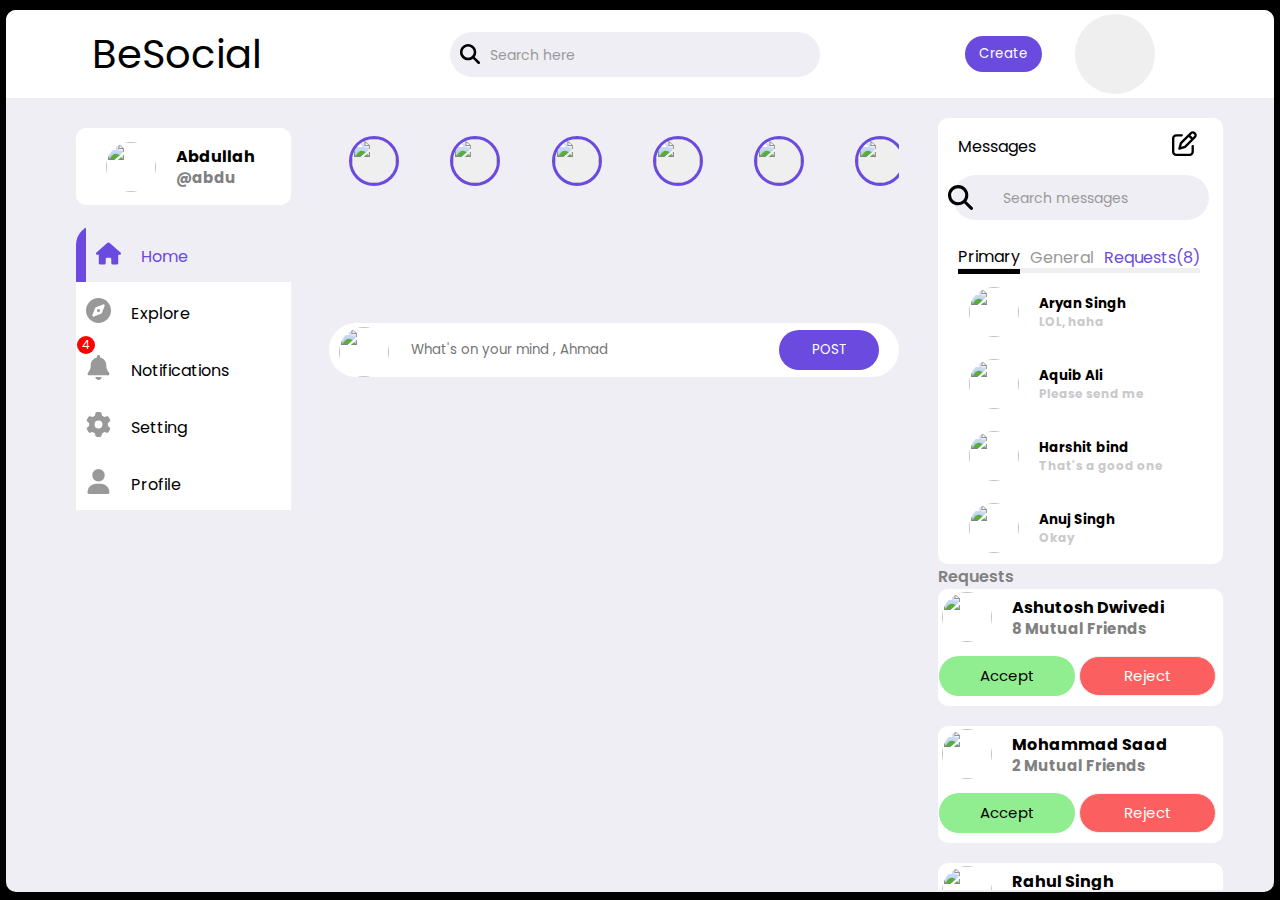
==== Home.html @ 6f909594 "Add files via upload" ====
<!DOCTYPE html>
<html lang="en">
  <head>
    <meta charset="UTF-8" />
    <meta name="viewport" content="width=device-width, initial-scale=1.0" />
    <title>Document</title>
    
    <link rel="preconnect" href="https://fonts.googleapis.com" />
    <link rel="preconnect" href="https://fonts.gstatic.com" crossorigin />
    <link rel="stylesheet" href="style.css">
    <link
      href="https://fonts.googleapis.com/css2?family=Agu+Display&family=Poppins:ital,wght@0,100;0,200;0,300;0,400;0,500;0,600;0,700;0,800;0,900;1,100;1,200;1,300;1,400;1,500;1,600;1,700;1,800;1,900&display=swap"
      rel="stylesheet"
    />
  </head>
  <body>
    <div class="container">
      <div id="msg_card">
       <div class="card">
        <div class="close">
          <button><svg onclick="Close()" xmlns="http://www.w3.org/2000/svg" height="25" width="25" viewBox="0 0 384 512"><!--!Font Awesome Free 6.7.2 by @fontawesome - https://fontawesome.com License - https://fontawesome.com/license/free Copyright 2024 Fonticons, Inc.--><path d="M342.6 150.6c12.5-12.5 12.5-32.8 0-45.3s-32.8-12.5-45.3 0L192 210.7 86.6 105.4c-12.5-12.5-32.8-12.5-45.3 0s-12.5 32.8 0 45.3L146.7 256 41.4 361.4c-12.5 12.5-12.5 32.8 0 45.3s32.8 12.5 45.3 0L192 301.3 297.4 406.6c12.5 12.5 32.8 12.5 45.3 0s12.5-32.8 0-45.3L237.3 256 342.6 150.6z"/></svg></button>
        </div>
        <div class="head">
          <div id="Chatname">
            <img src="P2.jpg" alt="">
          <p>Aryan Singh</p>
          </div>
          <div class="P2">
            <svg xmlns="http://www.w3.org/2000/svg" height="25" width="25" viewBox="0 0 512 512"><!--!Font Awesome Free 6.7.2 by @fontawesome - https://fontawesome.com License - https://fontawesome.com/license/free Copyright 2024 Fonticons, Inc.--><path d="M164.9 24.6c-7.7-18.6-28-28.5-47.4-23.2l-88 24C12.1 30.2 0 46 0 64C0 311.4 200.6 512 448 512c18 0 33.8-12.1 38.6-29.5l24-88c5.3-19.4-4.6-39.7-23.2-47.4l-96-40c-16.3-6.8-35.2-2.1-46.3 11.6L304.7 368C234.3 334.7 177.3 277.7 144 207.3L193.3 167c13.7-11.2 18.4-30 11.6-46.3l-40-96z"/></svg>
            <svg xmlns="http://www.w3.org/2000/svg" height="25" width="25" viewBox="0 0 576 512"><!--!Font Awesome Free 6.7.2 by @fontawesome - https://fontawesome.com License - https://fontawesome.com/license/free Copyright 2024 Fonticons, Inc.--><path d="M0 128C0 92.7 28.7 64 64 64l256 0c35.3 0 64 28.7 64 64l0 256c0 35.3-28.7 64-64 64L64 448c-35.3 0-64-28.7-64-64L0 128zM559.1 99.8c10.4 5.6 16.9 16.4 16.9 28.2l0 256c0 11.8-6.5 22.6-16.9 28.2s-23 5-32.9-1.6l-96-64L416 337.1l0-17.1 0-128 0-17.1 14.2-9.5 96-64c9.8-6.5 22.4-7.2 32.9-1.6z"/></svg>
          </div>
        </div>
        <div id="messages">
          <center><p>Start messaging....</p></center>
        </div>
        <div class="write">
          <button><svg onclick="NF()" xmlns="http://www.w3.org/2000/svg" height="25" width="25" viewBox="0 0 512 512"><!--!Font Awesome Free 6.7.2 by @fontawesome - https://fontawesome.com License - https://fontawesome.com/license/free Copyright 2024 Fonticons, Inc.--><path d="M149.1 64.8L138.7 96 64 96C28.7 96 0 124.7 0 160L0 416c0 35.3 28.7 64 64 64l384 0c35.3 0 64-28.7 64-64l0-256c0-35.3-28.7-64-64-64l-74.7 0L362.9 64.8C356.4 45.2 338.1 32 317.4 32L194.6 32c-20.7 0-39 13.2-45.5 32.8zM256 192a96 96 0 1 1 0 192 96 96 0 1 1 0-192z"/></svg></button>
          <input type="text"  placeholder="Enter the message" name="" id="inputmsg">
          <button><svg onclick="display()" xmlns="http://www.w3.org/2000/svg"  height="25" width="25" viewBox="0 0 448 512"><!--!Font Awesome Free 6.7.2 by @fontawesome - https://fontawesome.com License - https://fontawesome.com/license/free Copyright 2024 Fonticons, Inc.--><path d="M438.6 278.6c12.5-12.5 12.5-32.8 0-45.3l-160-160c-12.5-12.5-32.8-12.5-45.3 0s-12.5 32.8 0 45.3L338.8 224 32 224c-17.7 0-32 14.3-32 32s14.3 32 32 32l306.7 0L233.4 393.4c-12.5 12.5-12.5 32.8 0 45.3s32.8 12.5 45.3 0l160-160z"/></svg></button>
          <button><svg  onclick="NF()"xmlns="http://www.w3.org/2000/svg" height="25" width="25" viewBox="0 0 448 512"><!--!Font Awesome Free 6.7.2 by @fontawesome - https://fontawesome.com License - https://fontawesome.com/license/free Copyright 2024 Fonticons, Inc.--><path d="M364.2 83.8c-24.4-24.4-64-24.4-88.4 0l-184 184c-42.1 42.1-42.1 110.3 0 152.4s110.3 42.1 152.4 0l152-152c10.9-10.9 28.7-10.9 39.6 0s10.9 28.7 0 39.6l-152 152c-64 64-167.6 64-231.6 0s-64-167.6 0-231.6l184-184c46.3-46.3 121.3-46.3 167.6 0s46.3 121.3 0 167.6l-176 176c-28.6 28.6-75 28.6-103.6 0s-28.6-75 0-103.6l144-144c10.9-10.9 28.7-10.9 39.6 0s10.9 28.7 0 39.6l-144 144c-6.7 6.7-6.7 17.7 0 24.4s17.7 6.7 24.4 0l176-176c24.4-24.4 24.4-64 0-88.4z"/></svg></button>
        </div>
       </div>
      </div>
      <div id="ncards">
        <div id="ncard">
          <div class="close">
            <p>Notifications</p>
            <button><svg onclick="noticlose()" xmlns="http://www.w3.org/2000/svg" height="25" width="25" viewBox="0 0 384 512"><!--!Font Awesome Free 6.7.2 by @fontawesome - https://fontawesome.com License - https://fontawesome.com/license/free Copyright 2024 Fonticons, Inc.--><path d="M342.6 150.6c12.5-12.5 12.5-32.8 0-45.3s-32.8-12.5-45.3 0L192 210.7 86.6 105.4c-12.5-12.5-32.8-12.5-45.3 0s-12.5 32.8 0 45.3L146.7 256 41.4 361.4c-12.5 12.5-12.5 32.8 0 45.3s32.8 12.5 45.3 0L192 301.3 297.4 406.6c12.5 12.5 32.8 12.5 45.3 0s12.5-32.8 0-45.3L237.3 256 342.6 150.6z"/></svg></button>
          </div>
          <div class="notis">
            <div class="Not">
              <img src="P1.jpg" alt="">
              <div class="details">
                <p>Aryan Singh ❤️ Liked Your Post</p>
                <p>2 minutes ago</p>
              </div>
              <img src="exploreimages/i1.jpg" alt="">
              <div class="img"></div>
            </div>
            <div class="Not">
              <img src="P1.jpg" alt="">
              <div class="details">
                <p>Aryan Singh ❤️ Liked Your Post</p>
                <p>2 minutes ago</p>
              </div>
              <img src="exploreimages/i1.jpg" alt="">
              <div class="img"></div>
            </div>
            <div class="Not">
              <img src="P2.jpg" alt="">
              <div class="details">
                <p>Aquib Ali started following you</p>
                <p>10 minutes ago</p>
              </div>
              <img src="profile.jpg" alt="">
              <div class="img"></div>
            </div>
            <div class="Not">
              <img src="P3.jpg" alt="">
              <div class="details">
                <p>Harshit Bind ❤️ Liked Your Post</p>
                <p>12 minutes ago</p>
              </div>
              <img src="exploreimages/i5.jpg" alt="">
              <div class="img"></div>
            </div>
            <div class="Not">
              <img src="P5.jpg" alt="">
              <div class="details">
                <p>Ahmad Ali ❤️ Liked Your Post</p>
                <p>23 minutes ago</p>
              </div>
              <img src="exploreimages/i9.jpg" alt="">
              <div class="img"></div>
            </div>
            <div class="Not">
              <img src="P4.jpg" alt="">
              <div class="details">
                <p>Ashutosh ❤️ Liked Your Post</p>
                <p>8 minutes ago</p>
              </div>
              <img src="exploreimages/i8.jpg" alt="">
              <div class="img"></div>
            </div>
          </div>
        </div>
      </div>
      <div class="setting">
        <div class="setting_card">
          <div class="close">
            <p>Setting</p>
            <button><svg onclick="settingclose()" xmlns="http://www.w3.org/2000/svg" height="25" width="25" viewBox="0 0 384 512"><!--!Font Awesome Free 6.7.2 by @fontawesome - https://fontawesome.com License - https://fontawesome.com/license/free Copyright 2024 Fonticons, Inc.--><path d="M342.6 150.6c12.5-12.5 12.5-32.8 0-45.3s-32.8-12.5-45.3 0L192 210.7 86.6 105.4c-12.5-12.5-32.8-12.5-45.3 0s-12.5 32.8 0 45.3L146.7 256 41.4 361.4c-12.5 12.5-12.5 32.8 0 45.3s32.8 12.5 45.3 0L192 301.3 297.4 406.6c12.5 12.5 32.8 12.5 45.3 0s12.5-32.8 0-45.3L237.3 256 342.6 150.6z"/></svg></button>
          </div>
          <div class="settings-list">
            <div class="settings-item">
                <span>Create New Account</span>
                <a href="SignUp.html"><button>Create</button></a>
            </div>
            <div class="settings-item">
                <span>Logout</span>
                <a href="Login.html"><button>Logout</button></a>
            </div>
            <div class="settings-item">
                <span>Edit Profile</span>
                <button onclick="changename()">Edit</button>
            </div>
            <div class="settings-item">
                <span>Change Password</span>
                <button onclick="changepass()">Change</button>
            </div>
            <div class="settings-item" id="Delete">
                <span>Delete Account</span>
                <button onclick="deleteAccount()">Delete</button>
            </div>
        </div>
        </div>
      </div>
      <div class="nav">
        <p id="logo">BeSocial</p>
        <div class="input-container">
          <svg xmlns="http://www.w3.org/2000/svg" viewBox="0 0 512 512">
            <path
              d="M416 208c0 45.9-14.9 88.3-40 122.7L502.6 457.4c12.5 12.5 12.5 32.8 0 45.3s-32.8 12.5-45.3 0L330.7 376c-34.4 25.2-76.8 40-122.7 40C93.1 416 0 322.9 0 208S93.1 0 208 0S416 93.1 416 208zM208 352a144 144 0 1 0 0-288 144 144 0 1 0 0 288z"
            />
          </svg>
          <input type="text" placeholder="Search here" />
        </div>
        <div class="Create">
          <a href="Createpost.html"><button id="btn" >Create</button></a>
          <a href="Profile.html"><button id="profile"><img src="profile.jpg" alt="" /></button></a>
        </div>
      </div>
      <div class="part2">
          <div class="box1">

           <div class="onep">
            <img src="profile.jpg" alt="">
            <div class="detail">
                <p id="name">Abdullah</p>
                <p id="nametag">@abdu</p>
            </div>
           </div>
           <div class="two">
            <a href="/">
              <div class="box" id="sb">
                <svg xmlns="http://www.w3.org/2000/svg" height="25" width="25"  viewBox="0 0 576 512"><path d="M575.8 255.5c0 18-15 32.1-32 32.1l-32 0 .7 160.2c0 2.7-.2 5.4-.5 8.1l0 16.2c0 22.1-17.9 40-40 40l-16 0c-1.1 0-2.2 0-3.3-.1c-1.4 .1-2.8 .1-4.2 .1L416 512l-24 0c-22.1 0-40-17.9-40-40l0-24 0-64c0-17.7-14.3-32-32-32l-64 0c-17.7 0-32 14.3-32 32l0 64 0 24c0 22.1-17.9 40-40 40l-24 0-31.9 0c-1.5 0-3-.1-4.5-.2c-1.2 .1-2.4 .2-3.6 .2l-16 0c-22.1 0-40-17.9-40-40l0-112c0-.9 0-1.9 .1-2.8l0-69.7-32 0c-18 0-32-14-32-32.1c0-9 3-17 10-24L266.4 8c7-7 15-8 22-8s15 2 21 7L564.8 231.5c8 7 12 15 11 24z"/></svg> 
              <p>Home</p>
              </div>
            </a>
            <a href="/explore.html">
              <div class="box">
                <svg xmlns="http://www.w3.org/2000/svg" height="25" width="25" viewBox="0 0 512 512"><path d="M256 512A256 256 0 1 0 256 0a256 256 0 1 0 0 512zm50.7-186.9L162.4 380.6c-19.4 7.5-38.5-11.6-31-31l55.5-144.3c3.3-8.5 9.9-15.1 18.4-18.4l144.3-55.5c19.4-7.5 38.5 11.6 31 31L325.1 306.7c-3.2 8.5-9.9 15.1-18.4 18.4zM288 256a32 32 0 1 0 -64 0 32 32 0 1 0 64 0z"/></svg>
              <p>Explore</p>
              </div>
            </a>
              <div class="box" id="Noti" onclick="notiopen()">
                <center><p id="specialP" >4</p></center>
                <svg xmlns="http://www.w3.org/2000/svg" height="25" width="25"  viewBox="0 0 448 512"><path d="M224 0c-17.7 0-32 14.3-32 32l0 19.2C119 66 64 130.6 64 208l0 18.8c0 47-17.3 92.4-48.5 127.6l-7.4 8.3c-8.4 9.4-10.4 22.9-5.3 34.4S19.4 416 32 416l384 0c12.6 0 24-7.4 29.2-18.9s3.1-25-5.3-34.4l-7.4-8.3C401.3 319.2 384 273.9 384 226.8l0-18.8c0-77.4-55-142-128-156.8L256 32c0-17.7-14.3-32-32-32zm45.3 493.3c12-12 18.7-28.3 18.7-45.3l-64 0-64 0c0 17 6.7 33.3 18.7 45.3s28.3 18.7 45.3 18.7s33.3-6.7 45.3-18.7z"/></svg>
              <p>Notifications</p>
              </div>
              <div onclick="settingopen()" class="box">
                <svg xmlns="http://www.w3.org/2000/svg" height="25" width="25" viewBox="0 0 512 512"><!--!Font Awesome Free 6.7.2 by @fontawesome - https://fontawesome.com License - https://fontawesome.com/license/free Copyright 2025 Fonticons, Inc.--><path d="M495.9 166.6c3.2 8.7 .5 18.4-6.4 24.6l-43.3 39.4c1.1 8.3 1.7 16.8 1.7 25.4s-.6 17.1-1.7 25.4l43.3 39.4c6.9 6.2 9.6 15.9 6.4 24.6c-4.4 11.9-9.7 23.3-15.8 34.3l-4.7 8.1c-6.6 11-14 21.4-22.1 31.2c-5.9 7.2-15.7 9.6-24.5 6.8l-55.7-17.7c-13.4 10.3-28.2 18.9-44 25.4l-12.5 57.1c-2 9.1-9 16.3-18.2 17.8c-13.8 2.3-28 3.5-42.5 3.5s-28.7-1.2-42.5-3.5c-9.2-1.5-16.2-8.7-18.2-17.8l-12.5-57.1c-15.8-6.5-30.6-15.1-44-25.4L83.1 425.9c-8.8 2.8-18.6 .3-24.5-6.8c-8.1-9.8-15.5-20.2-22.1-31.2l-4.7-8.1c-6.1-11-11.4-22.4-15.8-34.3c-3.2-8.7-.5-18.4 6.4-24.6l43.3-39.4C64.6 273.1 64 264.6 64 256s.6-17.1 1.7-25.4L22.4 191.2c-6.9-6.2-9.6-15.9-6.4-24.6c4.4-11.9 9.7-23.3 15.8-34.3l4.7-8.1c6.6-11 14-21.4 22.1-31.2c5.9-7.2 15.7-9.6 24.5-6.8l55.7 17.7c13.4-10.3 28.2-18.9 44-25.4l12.5-57.1c2-9.1 9-16.3 18.2-17.8C227.3 1.2 241.5 0 256 0s28.7 1.2 42.5 3.5c9.2 1.5 16.2 8.7 18.2 17.8l12.5 57.1c15.8 6.5 30.6 15.1 44 25.4l55.7-17.7c8.8-2.8 18.6-.3 24.5 6.8c8.1 9.8 15.5 20.2 22.1 31.2l4.7 8.1c6.1 11 11.4 22.4 15.8 34.3zM256 336a80 80 0 1 0 0-160 80 80 0 1 0 0 160z"/></svg>
              <p>Setting</p>
              </div>
            <a href="Profile.html">
              <div class="box">
                <svg xmlns="http://www.w3.org/2000/svg" width="25"  height="25" viewBox="0 0 448 512"><path d="M224 256A128 128 0 1 0 224 0a128 128 0 1 0 0 256zm-45.7 48C79.8 304 0 383.8 0 482.3C0 498.7 13.3 512 29.7 512l388.6 0c16.4 0 29.7-13.3 29.7-29.7C448 383.8 368.2 304 269.7 304l-91.4 0z"/></svg>
                <p>Profile</p>
              </div>
            </a>
           </div>
          </div>
          <div class="box2">
            <div class="story">
              <div class="sbox">
                <button>
                  <img src="P1.jpg" alt="">
                </button>
              </div>
              <div class="sbox">
                <button>
                  <img src="P2.jpg" alt="">
                </button>
              </div>
              <div class="sbox">
                <button>
                  <img src="P3.jpg" alt="">
                </button>
              </div>
              <div class="sbox">
                <button>
                  <img src="P4.jpg" alt="">
                </button>
              </div>
              <div class="sbox">
                <button>
                  <img src="P5.jpg" alt="">
                </button>
              </div>
              <div class="sbox">
                <button>
                  <img src="P6.jpg" alt="">
                </button>
              </div>
              <div class="sbox">
                <button>
                  <img src="P1.jpg" alt="">
                </button>
              </div>
              <div class="sbox">
                <button>
                  <img src="P2.jpg" alt="">
                </button>
              </div>
            </div>
            <div class="add">
              <div class="P1">
                  <img src="profile.jpg" alt="">
                  <input type="text" placeholder="What's on your mind , Ahmad" name="" id="namemind">
              </div>
              <div class="P2">
                <button>POST</button>
              </div>
            </div>

            <div class="posts">
              <!-- //Posts INcoming -->
              
            <!-- //Caught -->
            </div>


          </div>
          <div class="box3">
            <div class="messages">
              <div class="head">
                <p>Messages</p>
                <button><svg xmlns="http://www.w3.org/2000/svg" height="25" width="25"  viewBox="0 0 512 512"><path d="M441 58.9L453.1 71c9.4 9.4 9.4 24.6 0 33.9L424 134.1 377.9 88 407 58.9c9.4-9.4 24.6-9.4 33.9 0zM209.8 256.2L344 121.9 390.1 168 255.8 302.2c-2.9 2.9-6.5 5-10.4 6.1l-58.5 16.7 16.7-58.5c1.1-3.9 3.2-7.5 6.1-10.4zM373.1 25L175.8 222.2c-8.7 8.7-15 19.4-18.3 31.1l-28.6 100c-2.4 8.4-.1 17.4 6.1 23.6s15.2 8.5 23.6 6.1l100-28.6c11.8-3.4 22.5-9.7 31.1-18.3L487 138.9c28.1-28.1 28.1-73.7 0-101.8L474.9 25C446.8-3.1 401.2-3.1 373.1 25zM88 64C39.4 64 0 103.4 0 152L0 424c0 48.6 39.4 88 88 88l272 0c48.6 0 88-39.4 88-88l0-112c0-13.3-10.7-24-24-24s-24 10.7-24 24l0 112c0 22.1-17.9 40-40 40L88 464c-22.1 0-40-17.9-40-40l0-272c0-22.1 17.9-40 40-40l112 0c13.3 0 24-10.7 24-24s-10.7-24-24-24L88 64z"/></svg></button>
              </div>
               <div class="msgin">
                <svg xmlns="http://www.w3.org/2000/svg" height="25" width="25" viewBox="0 0 512 512"><path d="M416 208c0 45.9-14.9 88.3-40 122.7L502.6 457.4c12.5 12.5 12.5 32.8 0 45.3s-32.8 12.5-45.3 0L330.7 376c-34.4 25.2-76.8 40-122.7 40C93.1 416 0 322.9 0 208S93.1 0 208 0S416 93.1 416 208zM208 352a144 144 0 1 0 0-288 144 144 0 1 0 0 288z"/></svg>
                <input type="text" placeholder="Search messages" />
              </div>
              <div class="headings">
                <p>Primary</p>
                <p>General</p>
                <p>Requests(8)</p>
              </div>
              <div class="chats">
                <button>
                  <div class="chat">
                    <div class="one">
                      <img src="P2.jpg" alt="">
                      <div class="detail">
                          <p>Aryan Singh</p>
                          <p>LOL, haha</p>
                      </div>
                     </div>
                  </div>
                </button>
                <button>
                  <div class="chat">
                    <div class="one">
                      <img src="P1.jpg" alt="">
                      <div class="detail">
                          <p>Aquib Ali</p>
                          <p>Please send me</p>
                      </div>
                     </div>
                  </div>
                </button><button>
                  <div class="chat">
                    <div class="one">
                      <img src="P3.jpg" alt="">
                      <div class="detail">
                          <p>Harshit bind</p>
                          <p>That's a good one</p>
                      </div>
                     </div>
                  </div>
                </button><button>
                  <div class="chat">
                    <div class="one">
                      <img src="P4.jpg" alt="">
                      <div class="detail">
                          <p>Anuj Singh</p>
                          <p>Okay</p>
                      </div>
                     </div>
                  </div>
                </button>
                <button>
                  <div class="chat">
                    <div class="one">
                      <img src="P5.jpg" alt="">
                      <div class="detail">
                          <p>Ahmad Ali</p>
                          <p>Not today</p>
                      </div>
                     </div>
                  </div>
                </button>
                <button>
                  <div class="chat">
                    <div class="one">
                      <img src="P2.jpg" alt="">
                      <div class="detail">
                          <p>Aryan Singh</p>
                          <p>LOL, haha</p>
                      </div>
                     </div>
                  </div>
                </button>
                <button>
                  <div class="chat">
                    <div class="one">
                      <img src="P1.jpg" alt="">
                      <div class="detail">
                          <p>Aquib Ali</p>
                          <p>Please send me</p>
                      </div>
                     </div>
                  </div>
                </button><button>
                  <div class="chat">
                    <div class="one">
                      <img src="P3.jpg" alt="">
                      <div class="detail">
                          <p>Harshit bind</p>
                          <p>That's a good one</p>
                      </div>
                     </div>
                  </div>
                </button><button>
                  <div class="chat">
                    <div class="one">
                      <img src="P4.jpg" alt="">
                      <div class="detail">
                          <p>Anuj Singh</p>
                          <p>Okay</p>
                      </div>
                     </div>
                  </div>
                </button>
                <button>
                  <div class="chat">
                    <div class="one">
                      <img src="P5.jpg" alt="">
                      <div class="detail">
                          <p>Ahmad Ali</p>
                          <p>Not today</p>
                      </div>
                     </div>
                  </div>
                </button>
              </div>
            </div>
            <p id="RP">Requests</p>
            <div class="Requests">
              <div class="Req">
                <div class="oned">
                  <img src="P4.jpg" alt="">
                  <div class="detail">
                    <p>Ashutosh Dwivedi</p>
                    <p>8 Mutual Friends</p>
                  </div>
                </div>
                <div class="btns">
                  <button class="accept-btn">Accept</button>
                  <button class="reject-btn">Reject</button>
                </div>
              </div>
              <div class="Req">
                <div class="oned">
                  <img src="P6.jpg" alt="">
                  <div class="detail">
                    <p>Mohammad Saad</p>
                    <p>2 Mutual Friends</p>
                  </div>
                </div>
                <div class="btns">
                  <button class="accept-btn">Accept</button>
                  <button class="reject-btn">Reject</button>
                </div>
              </div>
              <div class="Req">
                <div class="oned">
                  <img src="P5.jpg" alt="">
                  <div class="detail">
                    <p>Rahul Singh</p>
                    <p>3 Mutual Friends</p>
                  </div>
                </div>
                <div class="btns">
                  <button class="accept-btn">Accept</button>
                  <button class="reject-btn">Reject</button>
                </div>
              </div>
            </div>
            
          </div>
      </div>
    </div>
  </body>
  <script src="script.js"></script>
</html>
---- style.css ----
body {
    margin: 0;
    padding: 0;
    height: 100%;
    display: flex;
    margin-top: 10px;
    justify-content: center;
    align-items: center;
    flex-direction: column;
    background-color: black;
  }
  *
  {
    font-family: "Poppins", serif;
  }
  .container {
    /* border: solid red 1px; */
    /* border: solid red 1px; */
    background-color: rgb(240, 238, 245);
    /* color: red; */
    width: 99vw;
    height: 98vh;
    border-radius: 10px;
    overflow: hidden;
  }
  .nav {
    /* border: solid red 1px; */
    height: 10%;
    display: flex;
    justify-content: space-evenly;
    align-items: center;
    background-color: white;
  }
  .Logo {
    /* border: solid red 1px; */
    width: 20%;
    height: 100%;
    display: flex;
    align-items: center;
  }
  #logo {                   
    font-size: 40px;
  }
  #profile {
    height: 80px;
    width: 80px;
    padding: 0;
    margin: 0;
    border-radius: 100px;
    overflow: hidden;
    border: none;
    display: flex;
    justify-content: center;
    align-items: center;
  }
  #profile img {
    
    object-fit: cover;
    height: 100px;
    width: 100px;
  }
  .input-container {
    position: relative;
    /* width: 300px; */
    width: max-content;
    left: 8vw;
    margin-right: 10vw;
    /* border: solid red 1px; */
  }

  .nav .input-container svg {
    position: absolute;
    top: 50%;
    left: 10px;
    transform: translateY(-50%);
    height: 20px;
    width: 20px;
  }
  a
  {
    text-decoration: none;
  }
  .nav .input-container input {
    background-color: rgb(240, 238, 245);
    border-radius: 25px;
    width: 25vw;
    height: 5vh;
    border: none;
    padding: 0 10px 0 40px; /* Add left padding for space after the SVG */
    font-size: 16px;
    border-radius: 100px;
  }
  .nav .input-container input:focus {
    outline: none;
  }
  .nav .input-container input::placeholder {
    color: #999;
    font-size: 14px;
  }
  .Create {
    /* border: solid red 1px; */
    width: 20vw;
    display: flex;
    justify-content: space-evenly;
    align-items: center;
  }
  .Create #btn {
    width: 6vw;
    /* border: solid red 1px; */
    height: 4vh;
    border-radius: 100px;
    border: none;
    background-color: #6a4adf;
    color: white;
  }
  .part2
  {
    /* border: solid red 4px; */
    height: 88vh;
    display: flex;
    justify-content: space-around;
  }
  .box1
  {
      /* border: solid red 1px; */
      width: 17%; 
      margin-left: 50px;
  }
  .part2 .box1 .onep
  {
      /* border: solid red  1px; */
      margin-top: 30px;
      border-radius: 10px;
      display: flex;
      align-items: center;
      background-color: white;
      padding: 10px;
      /* justify-content: space-evenly; */
  }
  /* /HERE */
  .part2 .box1 .onep img
  {
      height: 50px;
      width: 50px;
      border-radius: 100px;
      margin-right: 20px;
      margin-left: 20px;
  }
  .part2 .box1 .onep p:nth-child(2)
  {
    color: grey;
    font-size: 15px;
  }
  .part2 .box1 .onep p
  {
    font-weight: 700;
    line-height: 5px;
    /* border: solid red 1px; */
  }
  .part2 .box1 .two
  {
    /* border: solid red 1px; */
    margin-top: 20px;
    height: 87%;
    border-radius: 20px;
    overflow: hidden;
  }
  .part2 .box1 .two .box
  {
    /* border: solid red 1px; */
    display: flex;
    background-color: white;
    color: black;
    align-items: center;
    /* height: 7vh; */

  }
  .part2 .box1 .two .box svg
  {
    fill: #999;
    margin-left: 10px;
    margin-right: 20px;
  }
  .part2 .box1 .two .box p
  {
    position: relative;
    /* display: none; */
    top: 3px;
  }
  .part2 .box1 .two .box:hover
  {
    color: #6a4adf;
    background-color: transparent;
    /* border-left: 10px solid #6a4adf; */
    cursor: pointer;
  }
  .part2 .box1 .two .box:hover svg
  {
    fill: #6a4adf;
  }
  #sb svg
  {
      fill: #6a4adf;
  }
  #sb
  {
    color: #6a4adf;
    background-color: transparent;
    border-left: 10px solid #6a4adf;
  }
  .box2
  {
      /* border: solid red 1px; */
      width: 45%; 
      position: relative;
      top: 2vh;
      overflow-y: scroll;
      overflow-x: hidden;
  }
  .box2 .story 
  {
    /* border: solid red 1px; */
    position: relative;
    top: 10px;
    height: 20vh;
    display: flex;
    align-items: center;
    overflow-x: scroll;
  }
  .box2 .story .sbox {
    width: 16%;
    height: 100%;
    /* margin-top: 10px; */
    margin-left: 10px;
    border-radius: 10px;
    overflow: hidden;
    flex-shrink: 0;
    }
  .box2 .story .sbox:nth-child(1)
  {
    background-image: url(P1.jpg);
    background-repeat: no-repeat;
    background-size: cover;
    background-position: center;
  }
  .box2 .story .sbox:nth-child(2)
  {
    background-image: url(P2.jpg);
    background-repeat: no-repeat;
    background-size: cover;
    background-position: center;
  }
  .box2 .story .sbox:nth-child(3)
  {
    background-image: url(P3.jpg);
    background-repeat: no-repeat;
    background-size: cover;
    background-position: center;

  }
  .box2 .story .sbox:nth-child(4)
  {
    background-image: url(P4.jpg);
    background-repeat: no-repeat;
    background-size: cover;
    background-position: center;

  }
  .box2 .story .sbox:nth-child(5)
  {
    background-image: url(P5.jpg);
    background-repeat: no-repeat;
    background-size: cover;
    background-position: center;

  }
  .box2 .story .sbox:nth-child(6)
  {
    background-image: url(P6.jpg);
    background-repeat: no-repeat;
    background-size: cover;
    background-position: center;
  }
  .box2 .story .sbox:nth-child(7)
  {
    background-image: url(P1.jpg);
    background-repeat: no-repeat;
    background-size: cover;
    background-position: center;
  }
  .box2 .story .sbox:nth-child(8)
  {
    background-image: url(P2.jpg);
    background-repeat: no-repeat;
    background-size: cover;
    background-position: center;
  }

  .box2 .story .sbox button
  {
        width: 50px;
        height: 50px;
        margin: 0;
        padding: 0;
        overflow: hidden;
        border: solid 3px #6a4adf;
        margin-top: 10px;
        margin-left: 10px;
        border-radius: 100px;
  }
  .box2 .story .sbox button img
  {
    width: 100%;
    height: 100%;
    object-fit: cover;
  }
  .box2 .add
  {
    /* border: solid red 1px; */
    margin-top: 3vh;
    height: 6vh;
    border-radius: 100px;
    background-color: white;
    overflow: hidden;
    display: flex;
    align-items: center;
    justify-content: space-between;

  }
  .box2 .add .P1 img
  {
    width: 50px;
    height: 50px;
    margin-left: 10px;
    margin-top: 4px;
    /* border: solid red 1px; */
    border-radius: 100px;
  }
  .box2 .add .P1
  {
    display: flex;
    /* border: solid red 1px; */
    overflow: hidden;
  }
  .box2 .add .P1 input
  {
    color: grey;
    width:30vw ;
    margin-left: 20px;
    border: none;
  }
  .box2 .add .P1 input:focus
  {
    outline: none;
  }
  .box2 .add .P2 button
  {
    background-color: #6a4adf;
    color: white;
    border: none;
    width: 100px;
    height: 40px;
    border-radius: 100px;
    margin-right: 10px;
  }

  .post .one
  {
      /* border: solid red 1px; */
      /* margin-top: 30px; */
      border-radius: 10px;
      display: flex;
      align-items: center;
      background-color: white;
      padding: 10px;
      /* justify-content: space-evenly; */
  }
  .post .one img:nth-child(1)
  {
      height: 50px;
      width: 50px;
      border-radius: 100px;
      margin-right: 20px;
      margin-left: 20px;
      object-fit: cover;
  }
  .post .one p:nth-child(2)
  {
    color: grey;
    font-size: 15px;
  }
  .post .one p
  {
    font-weight: 700;
    line-height: 5px;
    /* border: solid red 1px; */
  }
  .post 
  {
    /* border: solid red 1px; */
    /* height: 65vh; */
    height: max-content;
    margin-top: 2vh;
    border-radius: 20px;
    background-color: white;
  }
  #postimg
  {
    width: 95%;
    height: 83%;
    margin-top: 10px;
    object-fit: cover;
    border-radius: 20px;
  }
  .posts
  {
    /* border: solid red 1px; */
    /* height: 70vh; */
    margin-bottom: 20px;
    display: flex;
    flex-direction: column;
  }
  .imgdiv
  {
    /* border: solid red   1px; */
    display: flex;
    position: relative;
    bottom: 10px;
    justify-content: center;
    align-items: center;
  }
  .postbtns
  {
    display: flex;
    /* border: solid red 1px; */
    /* width: 7vw; */
    justify-content: space-between;
    margin-left: 20px;
  }
  .postbtns div
  {
    /* border: solid red 1px; */
    width: 8vw;
    display: flex;
    justify-content: space-around;
  }
  .save 
  {
    position: relative;
    left: 2vw;
  }
  .posts .comments
  {
    /* border: solid red 1px; */
    height: 3vh;
    padding: 0;
    margin-top: 8px;
    display: flex;
  }
  .comments .CP1 img
  {
    height: 30px;
    width: 30px;
    margin: 0;
    position: absolute;
    object-fit: cover;
    /* border: solid red 1px; */
    border-radius: 100px;
  }
  
  .comments .CP1 img:nth-child(3)
  {
    left: 70px;
  }
  .comments .CP1 img:nth-child(2)
  {
    left: 50px;
  }
  .CP1
  {
    display: flex;
    align-items: center;
    margin-left: 30px;
  }
  .CP2
  {
    margin-left: 5vw;
    display: flex;
    align-items: center;
  }
  .caption
  {
    /* border: solid red 1px; */
    height: 10px;
    display: flex;
    align-items: center;
    width: max-content;
    margin-left: 6.5vw;
    margin-bottom: 10px;
  }
  .caption p
  {
    font-size: 12px;
    color: grey;
  }
    .box3
  {
      /* border: solid red 1px; */
      width: 25%; 
      display: flex;
      flex-direction: column;
  }
  .box3 .messages
  {
    /* border: solid red 1px; */
    height: 50%;
    width: 90%;
    margin-top: 20px;
    border-radius: 10px;
    background-color: white;
  }
  .box3 .messages .head
  {
    /* border: solid reds 1px; */
    display: flex;
    justify-content: space-between;
  }
  .box3 .messages .head p
  {
    margin-left: 20px;
  }
  .box3 .messages .head svg
  {
    margin-right: 20px;
  }
  .box3 .messages .head button
  {
    border: none;
    background-color: white;
  }
  .msgin
  {
    /* border: solid red 1px; */
    width: 90%;
    margin-left: 15px;
    display: flex;
    align-items: center;
  }
  .msgin input
  {
    background-color: rgb(240, 238, 245);
    border-radius: 25px;
    width: 90%;
    height: 5vh;
    border: none;
    padding: 0 10px 0 50px;
    font-size: 16px;
    border-radius: 100px;
  }
  .msgin svg
  {
    position: absolute;
    right: 23.8vw;
    /* top: 50%;
    transform: translateY(-50%);
    height: 20px;
    width: 20px; */
  }
  .msgin input:focus
  {
    outline: none;
  }
  .msgin input::placeholder
  {
    color: #999;
    font-size: 14px;
  }
  .box3 .headings
  {
    border-bottom: solid #efeff1 5px;
    width: 85%;
    display: flex;
    align-items: center;
    justify-content: space-evenly;
    height: 2vh;
    margin-left: 20px;
    margin-top: 20px;
    padding-bottom: 10px;

  }
  .box3 .headings p
  {
    height: max-content;
    position: relative;
  }
  .box3 .headings p:nth-child(1)
  {
    top: 10px;
    margin-right: 10px;
    border-bottom: solid black 5px;
  }
  .box3 .headings p:nth-child(2)
  {
    /* border-bottom: solid grey 5px; */
    top: 8px;
    color: #999;
    margin-right: 10px;
  }
  .box3 .headings p:nth-child(3)
  {
    /* border-bottom: solid grey 5px; */
    top: 8px;
    color: #6a4adf;
  }
  .box3 .one
  {
      /* border: solid red 1px; */
      /* margin-top: 30px; */
      border-radius: 10px;
      display: flex;
      align-items: center;
      background-color: white;
      padding: 10px;
      height: 5vh;
      /* justify-content: space-evenly; */
  }
  .box3 .one img
  {
      height: 50px;
      width: 50px;
      border-radius: 100px;
      margin-right: 20px;
      object-fit: cover;
      /* margin-left: 20px; */
  }
  .box3 .one p:nth-child(2)
  {
    color: #CAC9CC;
    font-size: 12px;
  }
  .box3 .one p
  {
    font-weight: 700;
    line-height: 5px;
    width: max-content;
  }
  .box3 .chats button
  {
    display: flex ;
    height: 8vh;
    width: 90%;
    border: none;
    margin-top:5px;
    background-color: transparent;
  }
  .box3 .chats
  {
      display: flex;
      height: 50vh;
      flex-direction: column;
      align-items: center;
      overflow-y: scroll;
      width: 105%;
      /* border: solid red 1px; */
  }
  .box3 .messages
  {
    overflow: hidden;
    height: 130vh;
  }
  .box3 .chats .chat
  {
    width: 100%;
  }
  /* .box3 .chats ::-webkit-scrollbar
  {
    width: 1px;
  } */
*::-webkit-scrollbar {
  width: 5px;
  padding: 0;
  background-color: wheat;
}

*::-webkit-scrollbar-track {
  background: #f1f1f1;
  border-radius: 10px;
}

*::-webkit-scrollbar-thumb {
  background: transparent; 
  border-radius: 10px;
}

*::-webkit-scrollbar-thumb:hover {
  background: transparent;
}
.Requests
{
  /* border: solid red 1px; */
  height: 100%;
  width: 100%;
  overflow-y: scroll;
  /* border: solid red 1px; */
  /* display: flex; */
  /* flex-direction: column; */
  /* align-items: center; */
}
#RP
{
  color: grey;
  margin: 0;
  font-weight: 600;
  height: max-content;
  /* margin-top: 20px; */
  /* margin-bottom: 20px; */
  /* position: fixed; */
  /* padding: 20px; */
}
.Req
{
  /* border: solid red 1px; */
  display: flex;
  flex-direction: column;
  align-items: center;
  height: max-content;
  width: 90%;
  margin-bottom: 20px;
  border-radius: 10px;
  background-color: white;
}
.Requests .oned
  {
      /* border: solid red 1px; */
      width: 80%;
      /* margin-top: 30px; */
      border-radius: 10px;
      display: flex;
      align-items: center;
      background-color: white;
      /* padding: 10px; */
  }
  .Requests .oned img
  {
      height: 50px;
      width: 50px;
      border-radius: 100px;
      margin-right: 20px;
      margin-left: -24px;
  }
  .Requests .oned p:nth-child(2)
  {
    color: grey;
    margin-top: 10px;
    font-size: 15px;
  }
  .Requests .oned p
  {
    color: black;
    font-weight: 700;
    
    line-height: 5px;
    /* border: solid red 1px; */
  }
  .Req button
  {
    margin-bottom: 10px;
    width: 45%;
    padding: 0;
    font-size: 15px;
    border: none;
    height: 40px;
    margin-top: 10px;
    border-radius: 50px;
  }
  .Req button:nth-child(1)
  {
    background-color: lightgreen;
  }
  .Req button:nth-child(2)
  {
    background-color: rgb(252, 95, 95);
    border: #efeff1 solid 1px;
    color: white;
  }
  .Req button:nth-child(1):hover
  {
    background-color: rgb(95, 252, 95);
    transform: scale(1.01);
    
  }
  .Req button:nth-child(2):hover
  {
    background-color: rgb(253, 60, 60);
    transform: scale(1.01);
  }
  .box2 .Caught
  {
    /* border: solid red 1px; */
    height: 10vh;
    margin-top: 30px;
    display: flex;
    align-items: center;
    justify-content: center;
  }
  .Caught p
  {
    font-size: 20px;
    margin-left: 30px;
    /* border: solid red 1px; */
  }
  #msg_card
  {
    position: absolute;
    height: 98vh;
    width: 99vw;
    /* border: solid red 1px; */
    z-index: 100;
    display: flex;
    justify-content: center;
    align-items: center;
    /* display: none; */
    visibility: hidden;
    background-color: rgb(255, 255, 255,0.5);
  }
  #msg_card .card
  {
    /* border: solid red 1px; */
    width: 40%;
    height: 80%;
    /* top: 10vh;
    left: 10px; */
    background-color: white ;
  }
  #msg_card .card .close  
  {
    /* border: solid red 1px; */
    display: flex;
    justify-content: end;
    background-color: #CAC9CC;
  }
  #msg_card .card .close button  
  {
    margin-top: 10px;
    margin-right: 10px;
    height: 40px;
    width: 40px;
    border-radius: 100px;
    background-color: transparent;
    border: none;
    font-size: 20px;
    padding: 0;
  }
  #msg_card .card .close button svg:hover
  {
    transform: scale(1.2);
  }
  #msg_card .card .head
  {
    display: flex;
    /* margin-top: 10px; */
    justify-content: space-between;
    background-color: #CAC9CC;
    /* border-bottom: red solid 1px; */
    /* border-top: red solid 1px; */
    padding: 2px;
    padding-bottom: 20px;
  }
  #msg_card .card .head .P2
  {
    /* border: solid red 1px; */
    width: 100px;
    margin-top: 20px;
    margin-right: 20px;
    display: flex;
    justify-content: space-between;
    height: fit-content;
  }
  #msg_card .card .head div
  {
    display: flex;
  }
  #msg_card .card .head img
  {
    width: 80px;
    height: 80px;
    object-fit: cover;
    border-radius: 100px;
    margin-left: 40px;
    margin-right: 30px;
  }
  #msg_card .card .head p
  {
    font-size: 20px;
  }
  #msg_card #messages
  {
    display: flex;
    /* border: solid red 1px; */
    flex-direction: column;
    height: 70%;
    overflow-y: scroll;
    /* justify-content: space-between; */
  }
  #msg_card #messages div
  {
    /* border: solid red 1px; */
    width: 100%;
    height: max-content;
    padding: 0;
  }
  #user
  {
    display: flex;
    flex-direction: column;
    align-items: end;
  }
  #bot
  {
    display: flex;
    flex-direction: column;
    /* border: solid red 1px; */

  }
  #user p
  {
    /* border: solid red 1px; */
    width: max-content;
    margin-right: 20px;
    padding-right: 20px;
    padding-left: 20px;
    border-radius: 10px;
    background-color: #6a4adf;
    color: white;
  }
  #bot p
  {
    /* border: solid red 1px; */
    width: max-content;
    margin-left: 50px;
    padding-right: 20px;
    padding-left: 20px;
    border-radius: 10px;
    background-color: #6a4adf;
    color: white;
  }
  #bot img
  {
       width: 40px;
       height: 40px;
       position: relative;
       top: 30px;
       border-radius: 100px;
       /* border: solid red 1px; */
       padding: 0;
       object-fit: cover;
      }
  #msg_card .write
  {
    /* border: solid red 1px; */
    position: absolute;
    top:82vh;
    width: 39.5%;
    display: flex;
  }
  #msg_card .write input
  {
    width: 100%;
    height: 5vh;
    border:solid 1px #999;
    padding-left: 10px;
  }
  #msg_card .write input:focus
  {
    outline: none;
  }
  #msg_card .write button
  {
    border: none;
    background-color: white;
  }
  #messages center p
  {
    color: #999;
  }
  .part2 .two #Noti p:nth-child(1)
  {
    /* border: solid red 1px; */
    width: 18px;
    height: 18px;
    font-size: 12px;
    background-color: red;
    color: white;
    border-radius: 100px;
    z-index: 1;
    top:38.5vh;
    left: 8.4vw;
    position: absolute;
  }
  #ncards
  {
    position: absolute;
    height: 98vh;
    width: 99vw;
    /* border: solid red 1px; */
    z-index: 100;
    display: flex;
    justify-content: center;
    align-items: center;
    /* display: none; */
    visibility: hidden;
    background-color: rgb(255, 255, 255,0.5);
  }
  #ncard .notis
  {
    display: flex;
    height: 100%;
    overflow-y: scroll;
    flex-direction: column;
    justify-content: space-around;
  }
  #ncards #ncard
  {
    /* border: solid red 1px; */
    overflow-y: scroll;
    width: 30vw;
    height: 70vh;
    background-color: white;
    position: relative;
    right: 30px;
    display: flex;
    flex-direction: column;
    overflow: hidden;
    border-radius: 10px;
  }
  #ncard .close  
  {
    /* border: solid red 1px; */
    display: flex;
    color: white;
    justify-content: space-evenly;
    height: 5.5vh;
    background-color: #6a4adf;
    }
    #ncard .close p
    {
      margin-left: 8.2vw;
      font-size: 20px;
      margin-top: 10px;
    }
    #ncard .close svg
    {
      margin-left: 4.5vw;
      background-color: white;
      border-radius: 100px;
      padding: 4px;
    }
  #ncard .close button  
  {
    margin-top: 10px;
    margin-right: 10px;
    height: 40px;
    width: 40px;
    border-radius: 100px;
    background-color: transparent;
    border: none;
    font-size: 20px;
    padding: 0;
  }
  #ncard .close button svg:hover
  {
    transform: scale(1.2);
  }
  #ncard .head
  {
    /* border: solid transparent 1px; */
    height: 10px;
    padding: none;
    
    position: absolute;
    top: 15px;
    left: 20vh;
    color: white;
  }
  #ncard .head p
  {
    /* border: solid red 2px; */
    font-size: 30px;
    font-weight: 400;
  }
  #ncards .Not
  {
    display: flex;
    align-items: center;
    justify-content: space-around;
  }
  #ncards .Not img
  {
     /* border: solid red 1px; */
     height: 60px;
     width: 60px;
     border-radius: 100px;
     object-fit: cover;
  }
  #ncards .Not .details p:nth-child(1)
  {
    margin: 0;
    padding: 0;
  }
  #ncards .Not .details p:nth-child(2)
  {
    margin: 0;
    padding: 0;
    color: #989799;
    /* font-size: ; */
  }
  .UnLiked
  {
    position: absolute;
    left: 32px;
    visibility: hidden;
  }
  .setting
  {
    position: absolute;
    height: 98vh;
    width: 99vw;
    /* border: solid red 1px; */
    z-index: 100;
    display: flex;
    justify-content: center;
    align-items: center;
    /* display: none; */
    visibility: hidden;
    background-color: rgb(255, 255, 255,0.5);
  }
  .setting .setting_card
  {
    /* border: solid red 1px; */
    overflow-y: scroll;
    width: 30vw;
    /* height: 60vh; */
    height: max-content;
    background-color: white;
    position: relative;
    right: 30px;
    display: flex;
    flex-direction: column;
    align-items: center;
    overflow: hidden;
    border-radius: 10px;
  }
  .setting_card .close  
  {
    /* border: solid red 1px; */
    display: flex;
    color: white;
    border-radius: 10px;
    width: 100%;
    margin-bottom: 20px;
    justify-content: space-evenly;
    height: 5.5vh;
    background-color: #6a4adf;
    }
    .setting_card  .close p
    {
      margin-left: 14vw;
      margin-right: 10vw;
      font-size: 20px;
      margin-top: 10px;
    }
    .setting_card  .close svg
    {
      /* margin-left: 4.5vw; */
      background-color: white;
      border-radius: 100px;
      padding: 4px;
    }
    .setting_card  .close button  
  {
    margin-top: 10px;
    margin-right: 10px;
    height: 40px;
    width: 40px;
    border-radius: 100px;
    background-color: transparent;
    border: none;
    font-size: 20px;
    padding: 0;
  }
  .setting_card  .close button svg:hover
  {
    transform: scale(1.2);
  }
  .settings-list {
    display: flex;
    flex-direction: column;
    gap: 15px;
    /* border: solid reds 1px; */
    width: 80%;
}

.settings-item {
    display: flex;
    justify-content: space-between;
    align-items: center;
    padding: 15px;
    background-color: #f4f4f4;
    border-radius: 6px;
    cursor: pointer;
    transition: background-color 0.3s ease;
}

.settings-item:hover {
    background-color: #eaeaea;
}

.settings-item span {
    font-size: 1.2rem;
}

.settings-item button {
    padding: 10px 20px;
    font-size: 1rem;
    background-color: #6a4adf;
    color: white;
    border: none;
    border-radius: 6px;
    cursor: pointer;
    width: 100px;
    transition: background-color 0.3s ease;
}

.settings-item button:hover {
    background-color: #5a3bcc;
}
#Delete
{
    color: red;
    margin-bottom: 20px;
}
#Delete button
{
    background-color: red;
    color: white;
}

/* Resposiveness */
@media(max-width: 1939px) {
  .Req .btns
  {
    /* border: solid red 1px; */
    width: 100%;
  }
  .Req button
  {
    width: 48%  ;
  }
  .Req button:nth-child(1)
  {
    background-color: lightgreen;
    margin-left: 1px;
  }
  .part2 .two #Noti p:nth-child(1)
  {
    /* border: solid white 10px; */
    width: 18px;
    height: 18px;
    font-size: 12px;
    background-color: red;
    color: white;
    border-radius: 100px;
    z-index: 1;
    top:33.5vh;
    left: 6.4vw;
    position: absolute;
  }
}
@media(max-width:2000px)
{
  .comments .CP1 img
  {
    height: 30px;
    width: 30px;
    margin: 0;
    position: absolute;
    object-fit: cover;
    /* border: solid red 1px; */
    border-radius: 100px;
  }
  .comments .CP1 img:nth-child(1)
  {
    left: 10px;
  }
  .comments .CP1 img:nth-child(2)
  {
    left: 30px;
  }
  
  .comments .CP1 img:nth-child(3)
  {
    left: 50px;
  }
  .CP1
  {
    display: flex;
    align-items: center;
    margin-left: 30px;
  }
  .part2 .two #Noti p:nth-child(1)
  {
    width: 18px;
    height: 18px;
    font-size: 12px;
    background-color: red;
    color: white;
    border-radius: 100px;
    z-index: 1;
    top:36vh;
        left: 6vw;
    position: absolute;
  }
  .box2 .add .P2 button {
    /* border: solid red 10px; */
    background-color: #6a4adf;
    color: white; 
    border: none;
    width: 100px;
    height: 40px;
    border-radius: 100px;
    margin-right: 0px;
    position: relative;
    right: 20px;
}
.msgin svg {
  position: absolute;
  right: 24vw;
}
}
@media(max-width:1200px)
{
  .msgin svg {
    position: absolute;
    right: 22vw;
  }
  .box3 .headings {
    border-bottom: solid #efeff1 5px;
    /* border: solid red 1px; */
    width: 100%;
    display: flex;
    align-items: center;
    justify-content: center;
    height: 2vh;
    /* margin-left:15px; */
    position: relative;
    right: 20px;
    margin-top: 20px;
    padding-bottom: 10px;
}
.part2 .two #Noti p:nth-child(1)
{
  left: 8vw;
  top: 41vh;
}
.box2 .add .P2 button {
  background-color: #6a4adf;
  color: white;
  border: none;
  width: 100px;
  height: 40px;
  border-radius: 100px;
  margin-right: 0px;
  position: relative;
  right: 30px;
}
.Req
{
  position: relative;
  width: 95%;
  /* border: solid red 1px; */
  margin-bottom: 10px;
  /* font-size: 0px; */
  /* margin: 0; */
}
}
@media(max-width:1150px)
{
  
  .msgin svg {
    position: absolute;
    right: 22vw;
  }
.box2 .add .P2 button {
  background-color: #6a4adf;
  color: white;
  border: none;
  width: 100px;
  height: 40px;
  border-radius: 100px;
  margin-right: 0px;
  position: relative;
  right: 30px;
}
.Req
{
  position: relative;
  
  width: 92%;
  margin-bottom: 20px;
}
.detail p:nth-child(1)
{
  font-size: 13px;
}
.detail p:nth-child(2)
{
  font-size: 10px;
}
}
@media (max-width:1063px)
{
  .box3 .chats
  {
      display: flex;
      height: 50vh;
      flex-direction: column;
      /* align-items: center; */
      overflow-y: scroll;
      
      width: 95%;
      /* border: solid red 1px; */
  }
  .box3 .messages
  {
    /* border: solid red 1px; */
    /* height: 50%; */
    width: 85%;
    margin-top: 20px;
    border-radius: 10px;
    background-color: white;
  }
  .box3 .headings
  {
    border-bottom: solid #efeff1 5px;
    /* border: solid red 1px; */
    width: 85%;
    display: flex;
    align-items: center;
    justify-content: space-evenly;
    height: 2vh;
    margin-left: 20px;
    margin-top: 20px;
    padding-bottom: 10px;
  }
  .box3 .headings p
  {
    font-size: 14px;
  }
  .Req
{
  position: relative;
  /* border: solid red 1px; */
  width: 88%;
  margin-bottom: 20px;
}
}
@media (max-width:768px)
{
  #logo {                    
    font-size: 30px;
  }
  .Create {
    /* border: solid red 1px; */
    width: 20vw;
    display: flex;
    justify-content: space-evenly;
    align-items: center;
  }
  .Create #btn {
    width: 8vw;
    /* border: solid red 1px; */
    height: 4vh;
    border-radius: 100px;
    border: none;
    background-color: #6a4adf;
    color: white;
  }
  #profile {
    height: 50px;
    width: 50px;
    padding: 0;
    margin: 0;
    border-radius: 100px;
    overflow: hidden;
    border: none;
    display: flex;
    justify-content: center;
    align-items: center;
  }
  #profile img {
    
    object-fit: cover;
    height: 100px;
    width: 100px;
  }
  .part2 .box1 .onep
  {
    display: none;
  }
  .part2 .box1 .two .box p
  {
    display: none;
  }
  .part2 .box1 .two
  {
  border: solid black 1px;
  background-color: white;
  width: 100px;
  height: max-content;
  width: max-content;
  display: flex;
  position: absolute;
  z-index: 100;
  /* position: relative; */
  top: 93.5vh;
  left: 30vw;
  /* height: 40px; */
  }
  .part2 .box1 .two .box
  {
    /* border: solid red 1px; */
    /* margin-top: 20px; */
    background-color: white;
    color: black;
    align-items: center;
    position: relative;
    width: max-content;
    /* height: 7vh; */
  }
  .box2
  {
      /* border: solid red 1px; */
      width: 70%;
      position: relative;
      right: 220px;
      /* position: absolute; */
      top: 2vh;
      overflow-y: scroll;
      overflow-x: hidden;
  }
  .box2 .story 
  {
    /* border: solid red 1px; */
    position: relative;
    top: 10px;
    height: 20vh;
    display: flex;
    align-items: center;
    overflow-x: scroll;
  }
  .box2 .story .sbox {
    width: 16%;
    height: 100%;
    /* margin-top: 10px; */
    margin-left: 10px;
    border-radius: 10px;
    overflow: hidden;
    flex-shrink: 0;
    }
    .box3
    {
        /* border: solid red 1px; */
        width: 30%; 
        position: absolute;
        right: 0px;
        display: flex;
        flex-direction: column;
    }
    .box3 .messages
    {
      /* border: solid red 1px; */
      height: 40vh;
      width: 90%;
      margin-top: 20px;
      border-radius: 10px;
      background-color: white;
    }
    .Requests
{
  height: 40vh;
  width: 90%;
  overflow-y: scroll;
  /* border: so lid red 1px; */
}
.Req
{
  /* border: solid red 1px; */
  display: flex;
  flex-direction: column;
  align-items: center;
  height: max-content;
  width: 100%;
  margin-bottom: 20px;
  border-radius: 10px;
  background-color: white;
}
.Requests .oned
  {
      /* border: solid red 1px; */
      width: 80%;
      /* margin-top: 30px; */
      border-radius: 10px;
      display: flex;
      align-items: center;
      background-color: white;
      /* padding: 10px; */
  }
  .Requests .oned img
  {
    /* border: solid red 1px; */
    height: 40px;
    width: 40px;
    margin: 0;
    margin-right: 5px;
  }
  .Requests .oned p:nth-child(1)
  {
    /* border: solid red 1px; */
    font-size: 12px;
  }
  .Requests .oned p:nth-child(2)
  {
    /* border: solid red 1px; */
    font-size: 10px;
  }
}
@media (max-width:425px)
{
  .nav .input-container input {
    background-color: rgb(240, 238, 245);
    border-radius: 25px;
    width: 20vw;
    height: 5vh;
    border: none;
    padding: 0 10px 0 40px; /* Add left padding for space after the SVG */
    font-size: 16px;
    border-radius: 100px;
  }
  .comments .CP1 img
  {
    height: 20px;
    width: 20px;
    margin: 0;
    position: absolute;
    object-fit: cover;
    /* border: solid red 1px; */
    border-radius: 100px;
  }
  .comments .CP1 img:nth-child(1)
  {
    left: 0px;
  }
  .comments .CP1 img:nth-child(2)
  {
    left: 10px;
  }
  
  .comments .CP1 img:nth-child(3)
  {
    left: 20px;
  }
  #logo {                    
    font-size: 20px;
  }
  .Create {
    /* border: solid red 1px; */
    width: 30vw;
    display: flex;
    justify-content: space-evenly;
    align-items: center;
  }
  .Create #btn {
    width: 13vw;
    /* border: solid red 1px; */
    height: 4vh;
    border-radius: 100px;
    border: none;
    background-color: #6a4adf;
    color: white;
  }
  #profile {
    height: 40px;
    width: 40px;
    padding: 0;
    margin: 0;
    border-radius: 100px;
    overflow: hidden;
    border: none;
    display: flex;
    justify-content: center;
    align-items: center;
  }
  #profile img {
    
    object-fit: cover;
    height: 30px;
    width: 30px;
  }
  .part2 .box1 .onep
  {
    display: none;
  }
  .part2 .box1 .two .box p
  {
    display: none;
  }
  .part2 .box1 .two
  {
  border: solid black 1px;
  background-color: white;
  width: 100px;
  height: max-content;
  width: max-content;
  display: flex;
  position: absolute;
  z-index: 100;
  /* position: relative; */
  top: 93.5vh;
  left: 20vw;
  /* height: 40px; */
  }
  .part2 .box1 .two .box
  {
    /* border: solid red 1px; */
    /* margin-top: 20px; */
    background-color: white;
    color: black;
    align-items: center;
    position: relative;
    width: max-content;
    /* height: 7vh; */
  }
  .box1
  {
    position: absolute;
    top: -1px;
    right: 350px;
    z-index: 100;
  }
  .box2
  {
      /* border: solid red 1px; */
      width: 200vw;
      position: relative;
      /* right: 10%; */
      /* right: 120px; */
      right: 0;
      /* width: 120vw; */
      /* position: absolute; */
      top: 2vh;
      overflow-y: scroll;
      overflow-x: hidden;
  }
  .box2 .story 
  {
    /* border: solid red 1px; */
    position: relative;
    top: 10px;
    height: 20vh;
    display: flex;
    align-items: center;
    overflow-x: scroll;
  }
  .box2 .story .sbox {
    width: 100px;
    height: 100%;
    /* margin-top: 10px; */
    margin-left: 10px;
    border-radius: 10px;
    overflow: hidden;
    flex-shrink: 0;
    }
    .box3
    {
      /* border: solid red 1px; */
      width: 30%; 
      position: absolute;
      right: 0px;
      display: flex;
      display: none;
        flex-direction: column;
    }
    .box3 .messages
    {
      /* border: solid red 1px; */
      height: 40vh;
      width: 90%;
      margin-top: 20px;
      border-radius: 10px;
      background-color: white;
    }
    .Requests
{
  height: 40vh;
  width: 90%;
  overflow-y: scroll;
  /* border: so lid red 1px; */
}
.Req
{
  /* border: solid red 1px; */
  display: flex;
  flex-direction: column;
  align-items: center;
  height: max-content;
  width: 100%;
  margin-bottom: 20px;
  border-radius: 10px;
  background-color: white;
}
.Requests .oned
  {
      /* border: solid red 1px; */
      width: 80%;
      /* margin-top: 30px; */
      border-radius: 10px;
      display: flex;
      align-items: center;
      background-color: white;
      /* padding: 10px; */
  }
  .Requests .oned img
  {
    /* border: solid red 1px; */
    height: 40px;
    width: 40px;
    margin: 0;
    margin-right: 5px;
  }
}
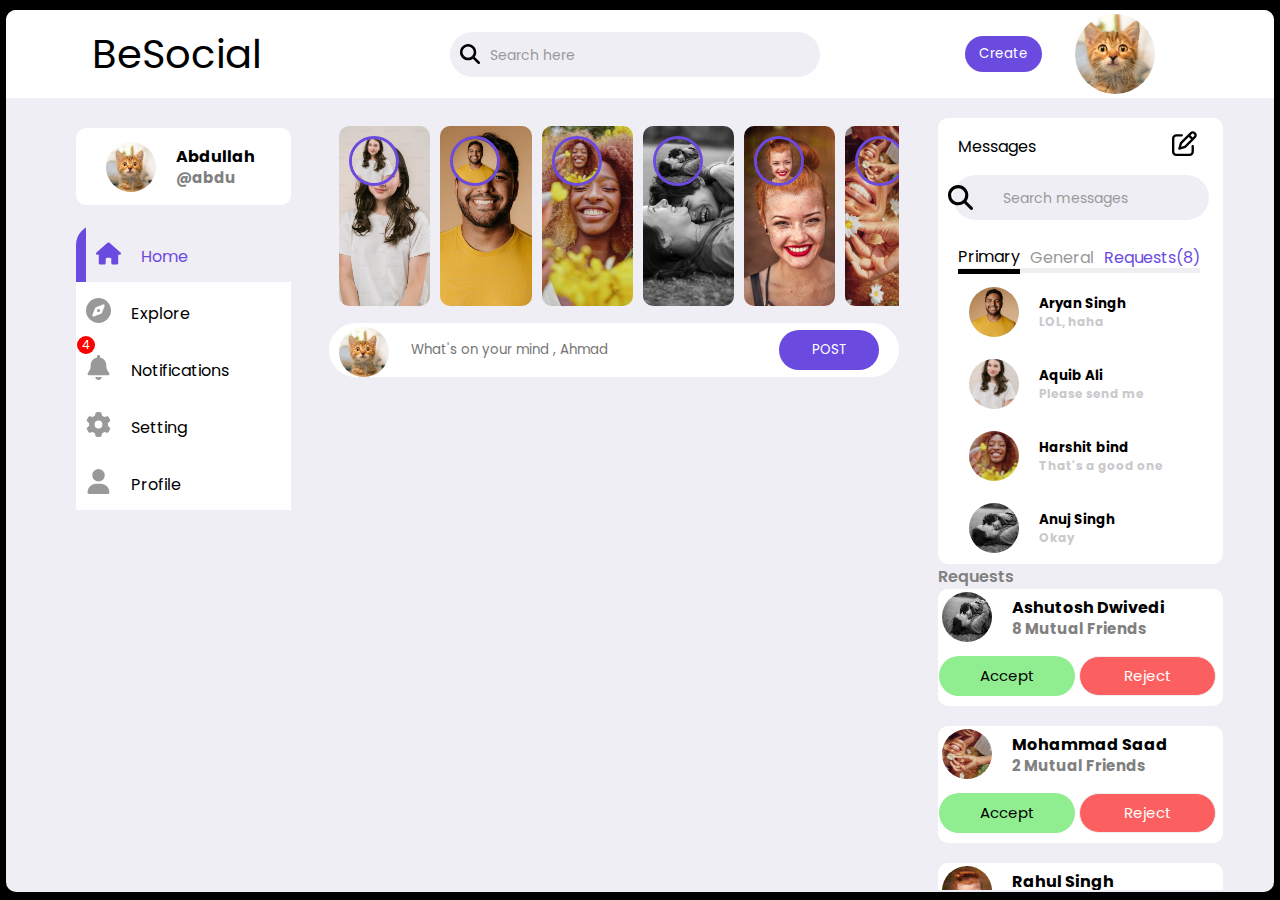
==== commit b15e2759: "Update Home.html" ====
--- a/Home.html
+++ b/Home.html
@@ -167,7 +167,7 @@
               <p>Home</p>
               </div>
             </a>
-            <a href="/explore.html">
+            <a href="explore.html">
               <div class="box">
                 <svg xmlns="http://www.w3.org/2000/svg" height="25" width="25" viewBox="0 0 512 512"><path d="M256 512A256 256 0 1 0 256 0a256 256 0 1 0 0 512zm50.7-186.9L162.4 380.6c-19.4 7.5-38.5-11.6-31-31l55.5-144.3c3.3-8.5 9.9-15.1 18.4-18.4l144.3-55.5c19.4-7.5 38.5 11.6 31 31L325.1 306.7c-3.2 8.5-9.9 15.1-18.4 18.4zM288 256a32 32 0 1 0 -64 0 32 32 0 1 0 64 0z"/></svg>
               <p>Explore</p>
@@ -423,4 +423,4 @@
     </div>
   </body>
   <script src="script.js"></script>
-</html>+</html>
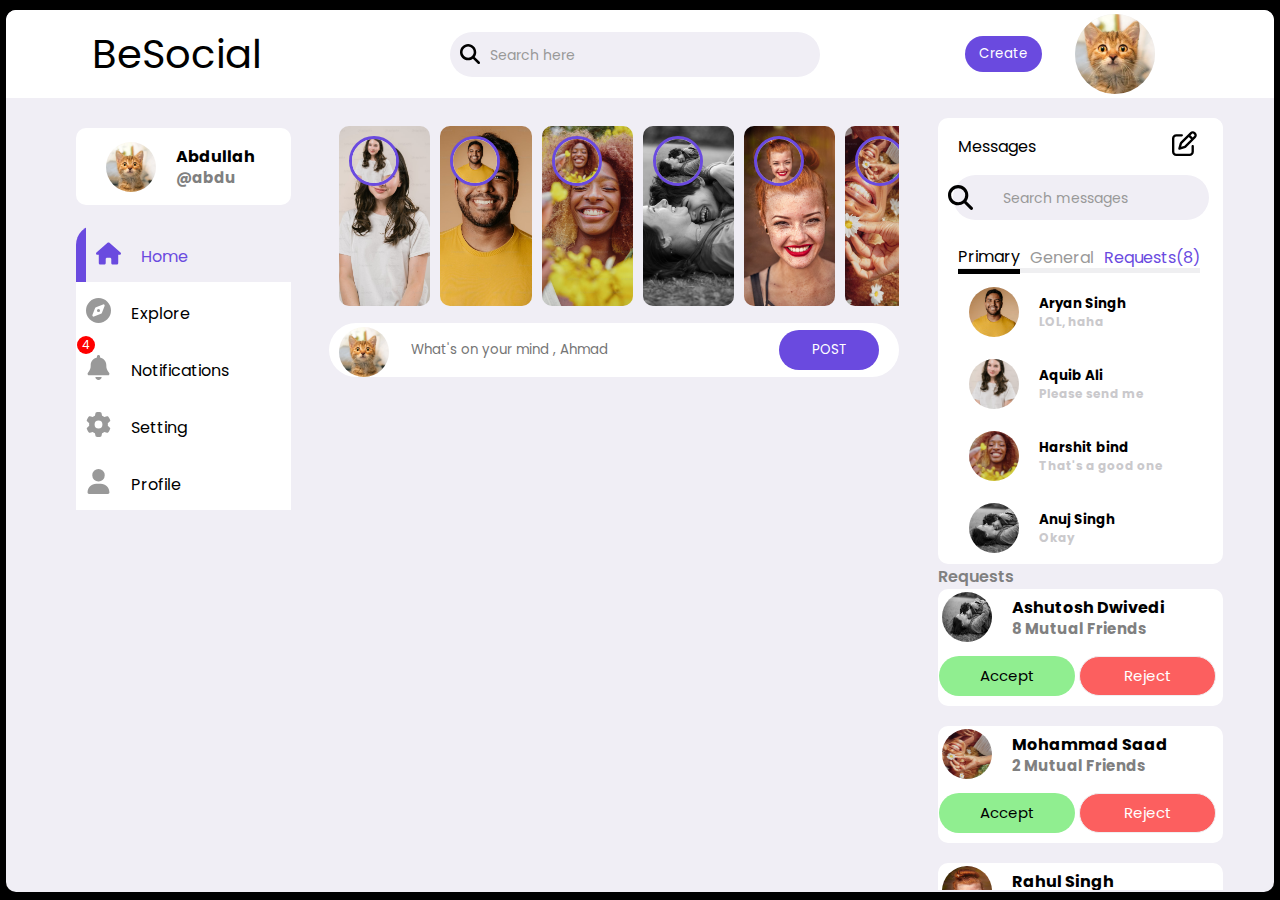
==== commit 78d2d218: "Update Home.html" ====
--- a/Home.html
+++ b/Home.html
@@ -167,7 +167,7 @@
               <p>Home</p>
               </div>
             </a>
-            <a href="explore.html">
+            <a href="/explore.html">
               <div class="box">
                 <svg xmlns="http://www.w3.org/2000/svg" height="25" width="25" viewBox="0 0 512 512"><path d="M256 512A256 256 0 1 0 256 0a256 256 0 1 0 0 512zm50.7-186.9L162.4 380.6c-19.4 7.5-38.5-11.6-31-31l55.5-144.3c3.3-8.5 9.9-15.1 18.4-18.4l144.3-55.5c19.4-7.5 38.5 11.6 31 31L325.1 306.7c-3.2 8.5-9.9 15.1-18.4 18.4zM288 256a32 32 0 1 0 -64 0 32 32 0 1 0 64 0z"/></svg>
               <p>Explore</p>
